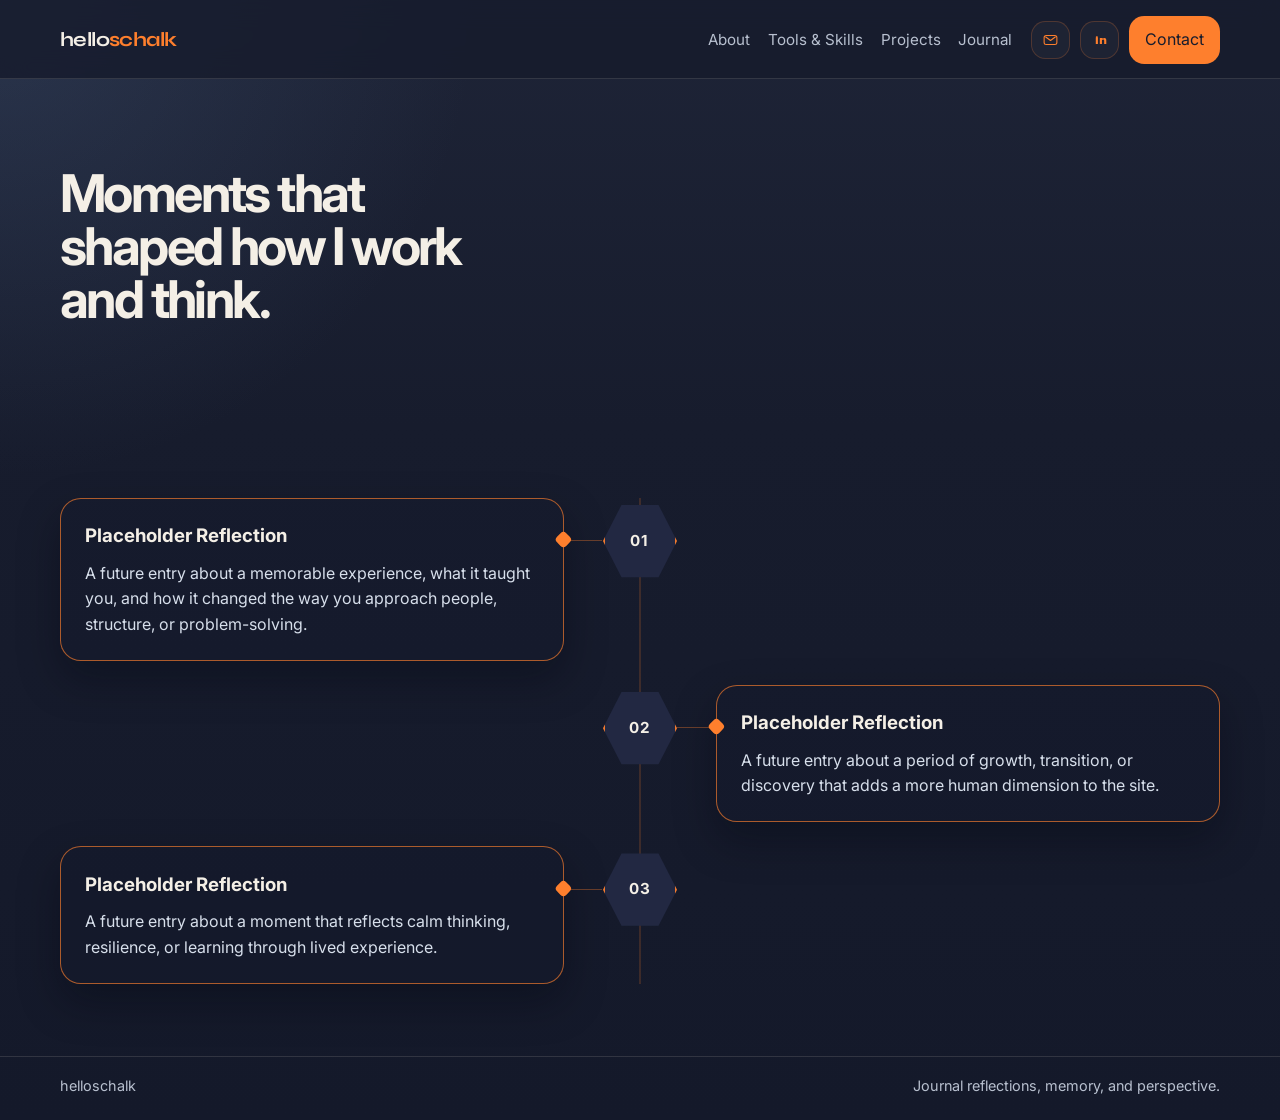
==== journal.html @ 324715a6 "first commit" ====
<!DOCTYPE html>
<html lang="en">
<head>
  <meta charset="UTF-8">
  <meta name="viewport" content="width=device-width, initial-scale=1.0">
  <meta
    name="description"
    content="Journal page for helloschalk, presented as a selective timeline of memorable experiences and reflections."
  >
  <title>Journal | helloschalk</title>
  <link rel="preconnect" href="https://fonts.googleapis.com">
  <link rel="preconnect" href="https://fonts.gstatic.com" crossorigin>
  <link href="https://fonts.googleapis.com/css2?family=Inter:wght@400;500;600;700;800&family=Syne:wght@600;700;800&display=swap" rel="stylesheet">
  <link rel="stylesheet" href="styles.css">
</head>
<body data-page="journal">
  <header class="site-header">
    <div class="container nav-wrap">
      <a class="brand" href="index.html" aria-label="helloschalk home">
        <span class="brand-wordmark"><span class="brand-hello">hello</span><span class="brand-schalk">schalk</span></span>
      </a>

      <div class="nav-side">
        <nav class="site-nav" aria-label="Primary">
          <a href="index.html#about">About</a>
          <a href="index.html#tools">Tools &amp; Skills</a>
          <a href="index.html#projects">Projects</a>
          <a href="journal.html">Journal</a>
        </nav>
        <div class="nav-actions">
          <a class="social-link" href="mailto:schalk@example.com" aria-label="Email">
            <img src="assets/icon-email.svg" alt="">
          </a>
          <a class="social-link" href="https://www.linkedin.com/in/schalkburgervanwyk/" target="_blank" rel="noreferrer" aria-label="LinkedIn">
            <img src="assets/icon-linkedin.svg" alt="">
          </a>
          <a class="nav-button" href="index.html#contact">Contact</a>
        </div>
      </div>
    </div>
  </header>

  <main>
    <section class="hero journal-hero">
      <div class="container section-shell">
        <div class="section-head">
          <h1>Moments that shaped how I work and think.</h1>
        </div>

        <div class="timeline">
          <article class="timeline-item">
            <div class="timeline-card timeline-card-left">
              <h3>Placeholder Reflection</h3>
              <p>A future entry about a memorable experience, what it taught you, and how it changed the way you approach people, structure, or problem-solving.</p>
            </div>
            <p class="timeline-date">01</p>
            <div class="timeline-spacer" aria-hidden="true"></div>
          </article>

          <article class="timeline-item">
            <div class="timeline-spacer" aria-hidden="true"></div>
            <p class="timeline-date">02</p>
            <div class="timeline-card timeline-card-right">
              <h3>Placeholder Reflection</h3>
              <p>A future entry about a period of growth, transition, or discovery that adds a more human dimension to the site.</p>
            </div>
          </article>

          <article class="timeline-item">
            <div class="timeline-card timeline-card-left">
              <h3>Placeholder Reflection</h3>
              <p>A future entry about a moment that reflects calm thinking, resilience, or learning through lived experience.</p>
            </div>
            <p class="timeline-date">03</p>
            <div class="timeline-spacer" aria-hidden="true"></div>
          </article>
        </div>
      </div>
    </section>
  </main>

  <footer class="site-footer">
    <div class="container footer-wrap">
      <p>helloschalk</p>
      <p>Journal reflections, memory, and perspective.</p>
    </div>
  </footer>

  <script src="script.js"></script>
</body>
</html>
---- styles.css ----
:root {
  --bg: #171c2d;
  --surface: rgba(244, 239, 230, 0.92);
  --surface-solid: #f3ede2;
  --surface-muted: rgba(243, 237, 226, 0.08);
  --text: #f4efe6;
  --muted: #b8c0cf;
  --ink-muted: #5b6272;
  --line: rgba(226, 217, 202, 0.22);
  --accent: #fe7f2d;
  --accent-strong: #ff954d;
  --accent-soft: rgba(254, 127, 45, 0.12);
  --shadow: 0 18px 40px rgba(3, 6, 14, 0.34);
  --max-width: 1160px;
}

*,
*::before,
*::after {
  box-sizing: border-box;
}

html {
  scroll-behavior: smooth;
}

body {
  margin: 0;
  font-family: "Inter", ui-sans-serif, system-ui, sans-serif;
  color: var(--text);
  background:
    radial-gradient(circle at top left, rgba(67, 87, 120, 0.34), transparent 28%),
    linear-gradient(180deg, #1e2437 0%, var(--bg) 38%, #14192a 100%);
  line-height: 1.6;
}

img {
  display: block;
  max-width: 100%;
}

a {
  color: inherit;
  text-decoration: none;
}

p,
h1,
h2,
h3 {
  margin-top: 0;
}

.container {
  width: min(100% - 2rem, var(--max-width));
  margin: 0 auto;
}

.site-header {
  position: sticky;
  top: 0;
  z-index: 20;
  background: rgba(23, 28, 45, 0.82);
  border-bottom: 1px solid rgba(226, 217, 202, 0.14);
  backdrop-filter: blur(14px);
}

.nav-wrap {
  display: flex;
  align-items: center;
  justify-content: space-between;
  gap: 1.5rem;
  padding: 1rem 0 0.85rem;
}

.brand {
  display: inline-flex;
  align-items: center;
}

.brand-wordmark {
  font-family: "Syne", sans-serif;
  font-size: 1.25rem;
  font-weight: 700;
  letter-spacing: -0.03em;
}

.brand-hello {
  color: var(--text);
}

.brand-schalk {
  color: #fe7f2d;
}

.nav-side {
  display: flex;
  align-items: center;
  gap: 1.2rem;
}

.site-nav {
  display: flex;
  align-items: center;
  gap: 1.1rem;
  color: var(--muted);
  font-size: 0.95rem;
}

.site-nav a:hover,
.site-nav a:focus-visible,
.contact-link:hover,
.contact-link:focus-visible {
  color: #ffffff;
}

.nav-actions {
  display: flex;
  align-items: center;
  gap: 0.65rem;
}

.social-link {
  display: inline-flex;
  align-items: center;
  justify-content: center;
  width: 2.4rem;
  height: 2.4rem;
  border: 1px solid rgba(254, 127, 45, 0.22);
  border-radius: 0.9rem;
  background: rgba(255, 255, 255, 0.03);
}

.social-link img {
  width: 1.05rem;
  height: 1.05rem;
}

.nav-button {
  padding: 0.7rem 1rem;
  background: #fe7f2d;
  color: #171c2d;
  border-radius: 0.95rem;
}

.nav-button:hover,
.nav-button:focus-visible {
  color: #101522;
  background: #ff954d;
}

.hero {
  padding: 5.5rem 0 4.5rem;
}

.hero-grid {
  display: grid;
  grid-template-columns: minmax(0, 1.15fr) minmax(320px, 0.85fr);
  gap: 3rem;
  align-items: center;
}

h1 {
  max-width: 10ch;
  margin-bottom: 1rem;
  font-size: clamp(2.5rem, 5.6vw, 4.65rem);
  line-height: 0.94;
  letter-spacing: -0.05em;
}

.hero-title {
  margin-bottom: 1.25rem;
  font-size: 1.08rem;
  font-weight: 600;
  color: #dfe6f2;
}

.hero-body {
  max-width: 70%;
}

.hero-body p {
  margin-bottom: 0.8rem;
  color: var(--muted);
  font-size: 0.94rem;
}

.hero-photo {
  position: relative;
  justify-self: end;
  width: min(100%, 420px);
  padding: 0.9rem;
  background: var(--surface);
  border: 1px solid var(--line);
  border-radius: 1.8rem;
  box-shadow: var(--shadow);
}

.hero-photo::before {
  content: "";
  position: absolute;
  inset: -1rem -1rem auto auto;
  width: 7.5rem;
  height: 8.6rem;
  background: url("assets/honeycomb.svg") center / contain no-repeat;
  opacity: 0.22;
  pointer-events: none;
}

.hero-photo img {
  aspect-ratio: 4 / 5;
  object-fit: cover;
  border-radius: 1.1rem;
  box-shadow: 0 24px 38px rgba(4, 6, 14, 0.28);
}

.section {
  padding: 4.5rem 0;
}

.section-muted {
  background: transparent;
  border-top: 0;
  border-bottom: 0;
}

.section-shell {
  display: grid;
  gap: 1.75rem;
}

.section-head {
  max-width: 42rem;
}

.section-head-inline {
  max-width: none;
}

.section-label {
  margin-bottom: 0.7rem;
  color: var(--muted);
  font-size: 0.82rem;
  letter-spacing: 0.12em;
  text-transform: uppercase;
}

h2 {
  margin-bottom: 0;
  font-size: clamp(1.6rem, 3vw, 2.35rem);
  line-height: 1.1;
  letter-spacing: -0.04em;
}

.about-copy,
.project-card,
.contact-form {
  max-width: 56rem;
}

.about-copy {
  max-width: 48rem;
  margin: 0 auto;
  display: grid;
  grid-template-columns: repeat(2, minmax(0, 1fr));
  gap: 2.5rem;
  align-items: stretch;
  color: var(--text);
  padding: 1.6rem 1.8rem;
}

.about-section {
  background: transparent;
  border-top: 0;
  border-bottom: 0;
}

.about-column {
  display: flex;
  flex-direction: column;
  justify-content: space-between;
  height: 100%;
}

.about-copy p {
  margin-bottom: 1.15rem;
}

.about-column p:last-child {
  margin-bottom: 0;
}

.tool-rail {
  display: grid;
  grid-template-columns: repeat(6, 98px);
  justify-content: center;
  align-items: center;
  gap: 0.72rem 0.24rem;
  width: fit-content;
  margin: 0 auto;
  padding: 0.4rem 0 0.2rem;
}

.tool-hex {
  flex: 0 0 auto;
  display: flex;
  position: relative;
  align-items: center;
  justify-content: center;
  width: 98px;
  height: 110px;
  transition: transform 160ms ease;
}

.tool-hex::before {
  content: "";
  position: absolute;
  inset: 0;
  background: url("assets/rounded-hex-light.svg") center / contain no-repeat;
  filter: drop-shadow(0 14px 22px rgba(3, 6, 14, 0.18));
}

.tool-hex img {
  position: relative;
  z-index: 1;
  width: 31px;
  height: 31px;
}

.tool-hex:nth-child(odd) {
  transform: translateY(-12px);
}

.tool-hex:nth-child(even) {
  transform: translateY(12px);
}

.section-combined {
  position: relative;
  min-height: calc(100vh - 84px);
  display: flex;
  align-items: center;
  overflow: hidden;
}

.combined-shell {
  width: 100%;
  gap: 4rem;
  justify-content: center;
}

.combined-block {
  display: grid;
  gap: 1.6rem;
  width: min(100%, 76rem);
  margin: 0 auto;
}

.combined-block .section-head {
  width: 100%;
  margin: 0;
}

.combined-honeycomb {
  position: absolute;
  right: clamp(2rem, 8vw, 8rem);
  top: 50%;
  width: 180px;
  height: 180px;
  background: url("assets/honeycomb.svg") center / contain no-repeat;
  opacity: 0.24;
  transform: translateY(-50%);
  pointer-events: none;
}

.skills-row {
  display: grid;
  grid-template-columns: repeat(6, 98px);
  justify-content: center;
  align-items: center;
  gap: 0.72rem 0.24rem;
  width: fit-content;
  margin: 0 auto;
}

.skill-hex {
  display: flex;
  position: relative;
  align-items: center;
  justify-content: center;
  width: 98px;
  height: 110px;
  padding: 0.75rem;
  color: #222842;
  text-align: center;
  font-size: 0.72rem;
  line-height: 1.15;
  isolation: isolate;
  justify-self: center;
}

.skill-hex:nth-child(odd) {
  transform: translateY(-12px);
}

.skill-hex:nth-child(even) {
  transform: translateY(12px);
}

.skill-hex::before {
  content: "";
  position: absolute;
  inset: 0;
  background: url("assets/rounded-hex-light.svg") center / 100% 100% no-repeat;
  z-index: -1;
}

.project-grid {
  display: grid;
  grid-template-columns: repeat(3, minmax(0, 1fr));
  gap: 1rem;
  align-items: stretch;
}

.project-card {
  min-height: 220px;
  padding: 1.5rem;
  background: rgba(23, 28, 45, 0.2);
  border: 1px solid rgba(254, 127, 45, 0.65);
  border-radius: 1.4rem;
  box-shadow: var(--shadow);
  color: var(--text);
}

.project-index {
  margin-bottom: 1rem;
  color: var(--muted);
  font-size: 0.82rem;
  letter-spacing: 0.12em;
}

.project-card h3 {
  margin-bottom: 0.8rem;
  font-size: 1.1rem;
}

.project-card p:last-child {
  margin-bottom: 0;
  color: #d7dfeb;
}

.contact-layout {
  display: grid;
  justify-items: center;
  gap: 1.25rem;
}

.contact-link {
  display: inline-block;
}

.contact-intro {
  max-width: 32rem;
  text-align: center;
}

.contact-intro p {
  margin-bottom: 0.35rem;
  color: var(--text);
}

.contact-intro p:last-child {
  color: var(--muted);
}

.form-row {
  display: grid;
  grid-template-columns: repeat(2, minmax(0, 1fr));
  gap: 1rem;
}

.contact-form label {
  display: grid;
  gap: 0.45rem;
  margin-bottom: 1rem;
}

.contact-form {
  width: min(100%, 760px);
  padding: 1.6rem;
  background: var(--surface);
  border: 1px solid var(--line);
  border-radius: 1.4rem;
  box-shadow: var(--shadow);
  color: #23283a;
}

.contact-form span {
  font-size: 0.92rem;
  color: var(--ink-muted);
}

.contact-form input,
.contact-form textarea {
  width: 100%;
  padding: 0.95rem 1rem;
  font: inherit;
  color: #23283a;
  background: #f7f1e7;
  border: 1px solid rgba(23, 28, 45, 0.12);
  border-radius: 0.9rem;
}

.contact-form textarea {
  resize: vertical;
}

.form-actions {
  display: flex;
  justify-content: center;
  gap: 1rem;
}

.contact-form button {
  flex: 0 0 auto;
  padding: 0.9rem 1.15rem;
  font: inherit;
  font-weight: 600;
  color: #171c2d;
  background: var(--accent);
  border: 0;
  border-radius: 0.95rem;
  cursor: pointer;
}

.contact-form button:hover,
.contact-form button:focus-visible {
  background: var(--accent-strong);
}

.timeline {
  position: relative;
  display: grid;
  gap: 1.5rem;
}

.timeline::before {
  content: "";
  position: absolute;
  top: 0;
  bottom: 0;
  left: 50%;
  width: 1px;
  background: rgba(254, 127, 45, 0.35);
  transform: translateX(-50%);
}

.timeline-item {
  display: grid;
  grid-template-columns: minmax(0, 1fr) 120px minmax(0, 1fr);
  gap: 1rem;
  align-items: start;
}

.timeline-date {
  position: relative;
  z-index: 1;
  display: inline-flex;
  align-items: center;
  justify-content: center;
  width: 74px;
  height: 82px;
  margin: 0 auto;
  padding: 0;
  color: var(--text);
  font-size: 0.95rem;
  font-weight: 700;
  letter-spacing: 0.08em;
  text-transform: uppercase;
  background: #222842;
  border: 2px solid rgba(254, 127, 45, 0.95);
  clip-path: polygon(25% 6%, 75% 6%, 100% 50%, 75% 94%, 25% 94%, 0 50%);
}

.timeline-date::before,
.timeline-date::after {
  content: "";
  position: absolute;
  left: 50%;
  width: 1px;
  background: rgba(254, 127, 45, 0.65);
  transform: translateX(-50%);
}

.timeline-date::before {
  top: -1.4rem;
  height: 1.4rem;
}

.timeline-date::after {
  bottom: -1.4rem;
  height: 1.4rem;
}

.timeline-card {
  position: relative;
  padding: 1.4rem 1.5rem;
  background: rgba(23, 28, 45, 0.2);
  border: 1px solid rgba(254, 127, 45, 0.65);
  border-radius: 1.3rem;
  box-shadow: var(--shadow);
  color: var(--text);
}

.timeline-card-left::before,
.timeline-card-right::before {
  content: "";
  position: absolute;
  top: 2.15rem;
  width: 0.8rem;
  height: 0.8rem;
  background: #fe7f2d;
  border-radius: 0.25rem;
  transform: rotate(45deg);
}

.timeline-card-left::before {
  right: -0.42rem;
}

.timeline-card-right::before {
  left: -0.42rem;
}

.timeline-card h3 {
  margin-bottom: 0.6rem;
}

.timeline-card p:last-child {
  margin-bottom: 0;
  color: #d7dfeb;
}

.timeline-spacer {
  min-height: 1px;
}

.journal-hero h1 {
  max-width: 12ch;
  font-size: clamp(2rem, 4.2vw, 3.25rem);
  line-height: 1.02;
}

.journal-hero {
  min-height: 92vh;
  display: flex;
  align-items: center;
}

.journal-hero .section-head {
  max-width: 34rem;
}

.journal-hero .timeline {
  margin-top: 8rem;
}

.timeline-card::after {
  content: "";
  position: absolute;
  top: 2.58rem;
  width: 2.45rem;
  border-top: 1px solid rgba(254, 127, 45, 0.35);
}

.timeline-card-left::after {
  right: -2.45rem;
}

.timeline-card-right::after {
  top: 2.58rem;
  left: -3.1rem;
  width: 3.1rem;
}

.timeline-item:nth-child(1) .timeline-date,
.timeline-item:nth-child(2) .timeline-date,
.timeline-item:nth-child(3) .timeline-date {
  margin-top: 0.15rem;
}

@media (max-width: 980px) {
  .hero-grid,
  .project-grid {
    grid-template-columns: 1fr;
  }

  .hero-body {
    max-width: 100%;
  }

  .hero-photo {
    justify-self: start;
    max-width: 360px;
  }

  .about-copy {
    max-width: 100%;
  }

  .tool-rail {
    grid-template-columns: repeat(3, 98px);
    gap: 0.4rem;
  }

  .section-combined {
    min-height: auto;
    align-items: stretch;
  }

  .combined-shell {
    gap: 3rem;
  }

  .combined-block .section-head {
    width: 100%;
    margin: 0;
  }

  .combined-honeycomb {
    width: 140px;
    height: 140px;
    right: 1.5rem;
    top: 8rem;
    transform: none;
  }
}

@media (max-width: 760px) {
  .nav-wrap {
    flex-direction: column;
    align-items: flex-start;
  }

  .nav-side {
    width: 100%;
    justify-content: space-between;
    flex-wrap: wrap;
  }

  .site-nav {
    flex-wrap: wrap;
    gap: 0.8rem 1rem;
  }

  .hero,
  .section {
    padding: 3.4rem 0;
  }

  .about-copy {
    grid-template-columns: 1fr;
  }

  .combined-shell {
    gap: 2.4rem;
  }

  .skills-row {
    grid-template-columns: repeat(3, 98px);
    gap: 0.7rem 0.3rem;
  }

  .skill-hex {
    width: 98px;
    height: 110px;
    font-size: 0.76rem;
  }

  .skill-hex:nth-child(odd),
  .skill-hex:nth-child(even) {
    grid-column: span 1;
    transform: none;
  }

  .skill-hex:nth-child(1),
  .skill-hex:nth-child(2),
  .skill-hex:nth-child(3),
  .skill-hex:nth-child(4),
  .skill-hex:nth-child(5),
  .skill-hex:nth-child(6) {
    grid-column: auto;
  }

  .form-row {
    grid-template-columns: 1fr;
  }

  .timeline::before {
    left: 1.25rem;
    transform: none;
  }

  .timeline-item {
    grid-template-columns: 1fr;
    gap: 0.8rem;
  }

  .timeline-date {
    margin: 0 0 0 0;
    justify-self: start;
  }

  .timeline-date::before {
    top: -1rem;
    height: 1rem;
  }

  .timeline-date::after {
    bottom: -1rem;
    height: 1rem;
  }

  .timeline-card-left,
  .timeline-card-right {
    margin-left: 2.5rem;
  }

  .timeline-card-left::before,
  .timeline-card-right::before {
    left: -0.42rem;
    right: auto;
  }

  .timeline-card-left::after,
  .timeline-card-right::after {
    left: -1rem;
    right: auto;
  }

  .timeline-spacer {
    display: none;
  }
}

.site-footer {
  border-top: 1px solid rgba(226, 217, 202, 0.14);
  padding: 1.1rem 0 1.4rem;
}

.footer-wrap {
  display: flex;
  align-items: center;
  justify-content: space-between;
  gap: 1rem;
  color: var(--muted);
  font-size: 0.9rem;
}

.footer-wrap p {
  margin: 0;
}
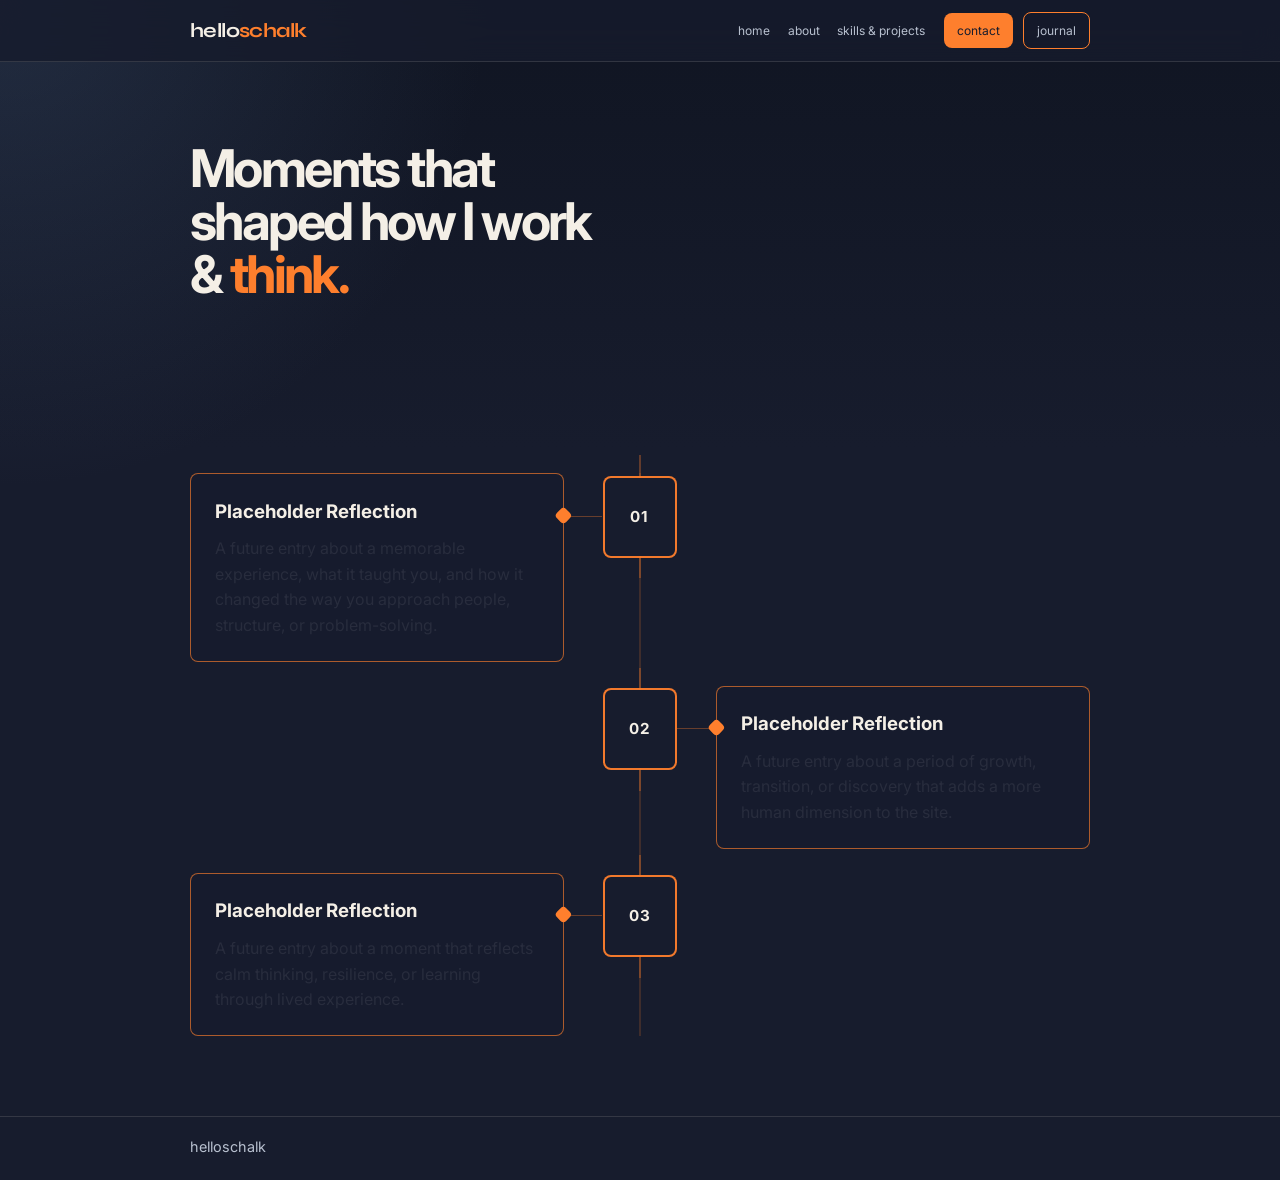
==== commit e7356567: "major updates" ====
--- a/journal.html
+++ b/journal.html
@@ -8,6 +8,10 @@
     content="Journal page for helloschalk, presented as a selective timeline of memorable experiences and reflections."
   >
   <title>Journal | helloschalk</title>
+  <meta property="og:title" content="Journal | helloschalk">
+  <meta property="og:description" content="Journal page for helloschalk, presented as a selective timeline of memorable experiences and reflections.">
+  <meta property="og:type" content="website">
+  <meta property="og:url" content="https://helloschalk.com/journal">
   <link rel="preconnect" href="https://fonts.googleapis.com">
   <link rel="preconnect" href="https://fonts.gstatic.com" crossorigin>
   <link href="https://fonts.googleapis.com/css2?family=Inter:wght@400;500;600;700;800&family=Syne:wght@600;700;800&display=swap" rel="stylesheet">
@@ -22,19 +26,13 @@
 
       <div class="nav-side">
         <nav class="site-nav" aria-label="Primary">
-          <a href="index.html#about">About</a>
-          <a href="index.html#tools">Tools &amp; Skills</a>
-          <a href="index.html#projects">Projects</a>
-          <a href="journal.html">Journal</a>
+          <a href="index.html">home</a>
+          <a href="index.html#about">about</a>
+          <a href="index.html#skills">skills &amp; projects</a>
         </nav>
         <div class="nav-actions">
-          <a class="social-link" href="mailto:schalk@example.com" aria-label="Email">
-            <img src="assets/icon-email.svg" alt="">
-          </a>
-          <a class="social-link" href="https://www.linkedin.com/in/schalkburgervanwyk/" target="_blank" rel="noreferrer" aria-label="LinkedIn">
-            <img src="assets/icon-linkedin.svg" alt="">
-          </a>
-          <a class="nav-button" href="index.html#contact">Contact</a>
+          <a class="nav-button" href="index.html#contact">contact</a>
+          <a class="nav-button nav-button-stroke" href="journal.html">journal</a>
         </div>
       </div>
     </div>
@@ -44,7 +42,7 @@
     <section class="hero journal-hero">
       <div class="container section-shell">
         <div class="section-head">
-          <h1>Moments that shaped how I work and think.</h1>
+          <h1>Moments that shaped how I work & <span class="text-accent">think.</span></h1>
         </div>
 
         <div class="timeline">
@@ -82,7 +80,6 @@
   <footer class="site-footer">
     <div class="container footer-wrap">
       <p>helloschalk</p>
-      <p>Journal reflections, memory, and perspective.</p>
     </div>
   </footer>
 
--- a/styles.css
+++ b/styles.css
@@ -9,9 +9,10 @@
   --line: rgba(226, 217, 202, 0.22);
   --accent: #fe7f2d;
   --accent-strong: #ff954d;
+  --bg-dark: #101522;
+  --skill-hex: #7b68ee;
   --accent-soft: rgba(254, 127, 45, 0.12);
-  --shadow: 0 18px 40px rgba(3, 6, 14, 0.34);
-  --max-width: 1160px;
+  --max-width: 900px;
 }
 
 *,
@@ -30,7 +31,7 @@
   color: var(--text);
   background:
     radial-gradient(circle at top left, rgba(67, 87, 120, 0.34), transparent 28%),
-    linear-gradient(180deg, #1e2437 0%, var(--bg) 38%, #14192a 100%);
+    linear-gradient(180deg, var(--bg-dark) 0%, var(--bg) 38%, var(--bg) 100%);
   line-height: 1.6;
 }
 
@@ -70,7 +71,7 @@
   align-items: center;
   justify-content: space-between;
   gap: 1.5rem;
-  padding: 1rem 0 0.85rem;
+  padding: 12px 0;
 }
 
 .brand {
@@ -90,7 +91,7 @@
 }
 
 .brand-schalk {
-  color: #fe7f2d;
+  color: var(--accent);
 }
 
 .nav-side {
@@ -104,14 +105,12 @@
   align-items: center;
   gap: 1.1rem;
   color: var(--muted);
-  font-size: 0.95rem;
+  font-size: 12px;
 }
 
 .site-nav a:hover,
-.site-nav a:focus-visible,
-.contact-link:hover,
-.contact-link:focus-visible {
-  color: #ffffff;
+.site-nav a:focus-visible {
+  color: var(--text);
 }
 
 .nav-actions {
@@ -120,37 +119,38 @@
   gap: 0.65rem;
 }
 
-.social-link {
-  display: inline-flex;
-  align-items: center;
-  justify-content: center;
-  width: 2.4rem;
-  height: 2.4rem;
-  border: 1px solid rgba(254, 127, 45, 0.22);
-  border-radius: 0.9rem;
-  background: rgba(255, 255, 255, 0.03);
-}
-
-.social-link img {
-  width: 1.05rem;
-  height: 1.05rem;
-}
-
 .nav-button {
-  padding: 0.7rem 1rem;
-  background: #fe7f2d;
-  color: #171c2d;
-  border-radius: 0.95rem;
+  padding: 0.5rem 0.8rem;
+  background: var(--accent);
+  color: var(--bg);
+  border-radius: 8px;
+  font-size: 12px;
 }
 
 .nav-button:hover,
 .nav-button:focus-visible {
-  color: #101522;
-  background: #ff954d;
+  color: var(--bg-dark);
+  background: var(--accent-strong);
+}
+
+.nav-button-stroke {
+  background: transparent;
+  color: var(--muted);
+  border: 1px solid var(--accent);
+}
+
+.nav-button-stroke:hover,
+.nav-button-stroke:focus-visible {
+  background: rgba(254, 127, 45, 0.1);
+  color: var(--text);
 }
 
 .hero {
-  padding: 5.5rem 0 4.5rem;
+  min-height: 100vh;
+  padding: 80px 0;
+  position: relative;
+  display: flex;
+  align-items: center;
 }
 
 .hero-grid {
@@ -172,7 +172,7 @@
   margin-bottom: 1.25rem;
   font-size: 1.08rem;
   font-weight: 600;
-  color: #dfe6f2;
+  color: var(--text);
 }
 
 .hero-body {
@@ -181,7 +181,7 @@
 
 .hero-body p {
   margin-bottom: 0.8rem;
-  color: var(--muted);
+  color: var(--text);
   font-size: 0.94rem;
 }
 
@@ -190,38 +190,23 @@
   justify-self: end;
   width: min(100%, 420px);
   padding: 0.9rem;
-  background: var(--surface);
-  border: 1px solid var(--line);
-  border-radius: 1.8rem;
-  box-shadow: var(--shadow);
-}
-
-.hero-photo::before {
-  content: "";
-  position: absolute;
-  inset: -1rem -1rem auto auto;
-  width: 7.5rem;
-  height: 8.6rem;
-  background: url("assets/honeycomb.svg") center / contain no-repeat;
-  opacity: 0.22;
-  pointer-events: none;
-}
+  background: var(--surface-solid);
+  border: none;
+  border-radius: 8px;
+}
+
 
 .hero-photo img {
   aspect-ratio: 4 / 5;
   object-fit: cover;
-  border-radius: 1.1rem;
-  box-shadow: 0 24px 38px rgba(4, 6, 14, 0.28);
+  border-radius: 8px;
 }
 
 .section {
-  padding: 4.5rem 0;
-}
-
-.section-muted {
-  background: transparent;
-  border-top: 0;
-  border-bottom: 0;
+  min-height: 100vh;
+  padding: 0;
+  display: flex;
+  align-items: center;
 }
 
 .section-shell {
@@ -252,6 +237,10 @@
   letter-spacing: -0.04em;
 }
 
+.text-accent {
+  color: var(--accent);
+}
+
 .about-copy,
 .project-card,
 .contact-form {
@@ -273,6 +262,9 @@
   background: transparent;
   border-top: 0;
   border-bottom: 0;
+  min-height: 100vh;
+  display: flex;
+  align-items: center;
 }
 
 .about-column {
@@ -290,49 +282,35 @@
   margin-bottom: 0;
 }
 
-.tool-rail {
-  display: grid;
-  grid-template-columns: repeat(6, 98px);
+.tools-grid {
+  display: flex;
+  flex-wrap: wrap;
+  gap: 32px;
   justify-content: center;
-  align-items: center;
-  gap: 0.72rem 0.24rem;
-  width: fit-content;
-  margin: 0 auto;
-  padding: 0.4rem 0 0.2rem;
-}
-
-.tool-hex {
-  flex: 0 0 auto;
-  display: flex;
-  position: relative;
-  align-items: center;
-  justify-content: center;
-  width: 98px;
-  height: 110px;
-  transition: transform 160ms ease;
-}
-
-.tool-hex::before {
-  content: "";
-  position: absolute;
-  inset: 0;
-  background: url("assets/rounded-hex-light.svg") center / contain no-repeat;
-  filter: drop-shadow(0 14px 22px rgba(3, 6, 14, 0.18));
-}
-
-.tool-hex img {
-  position: relative;
-  z-index: 1;
-  width: 31px;
-  height: 31px;
-}
-
-.tool-hex:nth-child(odd) {
-  transform: translateY(-12px);
-}
-
-.tool-hex:nth-child(even) {
-  transform: translateY(12px);
+  align-items: flex-start;
+}
+
+.tool-item {
+  display: flex;
+  flex-direction: column;
+  align-items: center;
+  gap: 8px;
+}
+
+.tool-item span {
+  font-size: 0.75rem;
+  color: rgba(244,239,230,0.6);
+  font-weight: 500;
+}
+
+.tool-icon {
+  fill: var(--text);
+  width: 32px;
+  height: 32px;
+}
+
+.tool-icon.tool-icon--clickup {
+  fill: var(--text);
 }
 
 .section-combined {
@@ -341,6 +319,9 @@
   display: flex;
   align-items: center;
   overflow: hidden;
+  padding: 80px 0;
+  max-width: 900px;
+  margin: 0 auto;
 }
 
 .combined-shell {
@@ -361,58 +342,10 @@
   margin: 0;
 }
 
-.combined-honeycomb {
-  position: absolute;
-  right: clamp(2rem, 8vw, 8rem);
-  top: 50%;
-  width: 180px;
-  height: 180px;
-  background: url("assets/honeycomb.svg") center / contain no-repeat;
-  opacity: 0.24;
-  transform: translateY(-50%);
-  pointer-events: none;
-}
-
-.skills-row {
-  display: grid;
-  grid-template-columns: repeat(6, 98px);
-  justify-content: center;
-  align-items: center;
-  gap: 0.72rem 0.24rem;
-  width: fit-content;
-  margin: 0 auto;
-}
-
-.skill-hex {
-  display: flex;
-  position: relative;
-  align-items: center;
-  justify-content: center;
-  width: 98px;
-  height: 110px;
-  padding: 0.75rem;
-  color: #222842;
-  text-align: center;
-  font-size: 0.72rem;
-  line-height: 1.15;
-  isolation: isolate;
-  justify-self: center;
-}
-
-.skill-hex:nth-child(odd) {
-  transform: translateY(-12px);
-}
-
-.skill-hex:nth-child(even) {
-  transform: translateY(12px);
-}
-
-.skill-hex::before {
-  content: "";
-  position: absolute;
-  inset: 0;
-  background: url("assets/rounded-hex-light.svg") center / 100% 100% no-repeat;
-  z-index: -1;
+.tools-grid {
+  display: grid;
+  grid-template-columns: repeat(auto-fit, minmax(98px, 1fr));
+  gap: 0.8rem;
 }
 
 .project-grid {
@@ -427,8 +360,7 @@
   padding: 1.5rem;
   background: rgba(23, 28, 45, 0.2);
   border: 1px solid rgba(254, 127, 45, 0.65);
-  border-radius: 1.4rem;
-  box-shadow: var(--shadow);
+  border-radius: 8px;
   color: var(--text);
 }
 
@@ -446,22 +378,43 @@
 
 .project-card p:last-child {
   margin-bottom: 0;
-  color: #d7dfeb;
+  color: rgba(244,239,230,0.6);
 }
 
 .contact-layout {
   display: grid;
-  justify-items: center;
-  gap: 1.25rem;
-}
-
-.contact-link {
-  display: inline-block;
+  grid-template-columns: 1fr 1fr;
+  gap: 2rem;
+  align-items: start;
 }
 
 .contact-intro {
-  max-width: 32rem;
-  text-align: center;
+  max-width: 100%;
+  text-align: left;
+  padding-top: 24px;
+  padding-bottom: 24px;
+  display: flex;
+  flex-direction: column;
+  justify-content: space-between;
+  min-height: 100%;
+}
+
+.contact-intro-text {
+  margin-bottom: 1rem;
+  margin-top: 0;
+}
+
+.contact-intro-text h3 {
+  margin-bottom: 0.5rem;
+  font-size: 1.25rem;
+  color: var(--text);
+}
+
+.contact-intro-text p {
+  margin: 0;
+  font-size: 0.9rem;
+  color: rgba(244,239,230,0.7);
+  line-height: 1.5;
 }
 
 .contact-intro p {
@@ -473,10 +426,75 @@
   color: var(--muted);
 }
 
+.contact-social {
+  display: flex;
+  flex-direction: column;
+  gap: 1rem;
+  align-items: stretch;
+  margin-top: auto;
+}
+
+.contact-social-link {
+  display: flex;
+  align-items: center;
+  gap: 0.75rem;
+  padding: 0.9rem 1.15rem;
+  background: rgba(255,255,255,0.04);
+  border: 1px solid rgba(255,255,255,0.08);
+  border-radius: 8px;
+  color: var(--text);
+  text-decoration: none;
+  transition: all 0.2s ease;
+  width: 100%;
+  max-width: 320px;
+  font-weight: 600;
+  height: 50px;
+}
+
+.contact-social-link:hover {
+  background: rgba(255,255,255,0.08);
+  border-color: rgba(254,127,45,0.4);
+}
+
+.contact-social-link img {
+  width: 24px;
+  height: 24px;
+}
+
+.contact-social-link span {
+  font-size: 0.85rem;
+  flex: 1;
+}
+
+.copy-btn {
+  width: 32px;
+  height: 32px;
+  padding: 0;
+  color: rgba(244, 239, 230, 0.5);
+  background: transparent;
+  border: 1px solid rgba(244, 239, 230, 0.2);
+  border-radius: 8px;
+  cursor: pointer;
+  transition: all 0.2s ease;
+  display: flex;
+  align-items: center;
+  justify-content: center;
+}
+
+.copy-btn:hover {
+  background: rgba(254,127,45,0.15);
+}
+
+.copy-btn.copied {
+  color: var(--text);
+  background: rgba(254,127,45,0.3);
+  border-color: var(--accent);
+}
+
 .form-row {
   display: grid;
-  grid-template-columns: repeat(2, minmax(0, 1fr));
-  gap: 1rem;
+  grid-template-columns: 1fr;
+  gap: 0;
 }
 
 .contact-form label {
@@ -486,50 +504,67 @@
 }
 
 .contact-form {
-  width: min(100%, 760px);
-  padding: 1.6rem;
-  background: var(--surface);
-  border: 1px solid var(--line);
-  border-radius: 1.4rem;
-  box-shadow: var(--shadow);
-  color: #23283a;
+  width: 100%;
+  max-width: 460px;
+  margin: 0 auto;
+  padding: 24px;
+  background: rgba(255,255,255,0.04);
+  border: 1px solid rgba(254,127,45,0.4);
+  border-radius: 8px;
 }
 
 .contact-form span {
   font-size: 0.92rem;
-  color: var(--ink-muted);
 }
 
 .contact-form input,
 .contact-form textarea {
   width: 100%;
-  padding: 0.95rem 1rem;
+  padding: 0.5rem 0.9rem;
   font: inherit;
-  color: #23283a;
-  background: #f7f1e7;
-  border: 1px solid rgba(23, 28, 45, 0.12);
-  border-radius: 0.9rem;
+  color: var(--bg);
+  background: var(--surface-solid);
+  border: 1px solid rgba(255,255,255,0.15);
+  border-radius: 8px;
+}
+
+.contact-form input::placeholder,
+.contact-form textarea::placeholder {
+  color: rgba(0,0,0,0.2);
 }
 
 .contact-form textarea {
   resize: vertical;
+  min-height: 48px;
+}
+
+.contact-form input:focus,
+.contact-form textarea:focus {
+  border-color: var(--accent);
+  outline: none;
 }
 
 .form-actions {
-  display: flex;
-  justify-content: center;
-  gap: 1rem;
+  display: grid;
+  justify-content: flex-end;
+  margin-top: 1rem;
+}
+
+#form-success {
+  display: none;
 }
 
 .contact-form button {
   flex: 0 0 auto;
+  width: 100%;
   padding: 0.9rem 1.15rem;
   font: inherit;
   font-weight: 600;
-  color: #171c2d;
+  font-size: 0.85rem;
+  color: var(--text);
   background: var(--accent);
   border: 0;
-  border-radius: 0.95rem;
+  border-radius: 8px;
   cursor: pointer;
 }
 
@@ -577,9 +612,9 @@
   font-weight: 700;
   letter-spacing: 0.08em;
   text-transform: uppercase;
-  background: #222842;
+  background: var(--bg);
   border: 2px solid rgba(254, 127, 45, 0.95);
-  clip-path: polygon(25% 6%, 75% 6%, 100% 50%, 75% 94%, 25% 94%, 0 50%);
+  border-radius: 8px;
 }
 
 .timeline-date::before,
@@ -607,8 +642,7 @@
   padding: 1.4rem 1.5rem;
   background: rgba(23, 28, 45, 0.2);
   border: 1px solid rgba(254, 127, 45, 0.65);
-  border-radius: 1.3rem;
-  box-shadow: var(--shadow);
+  border-radius: 8px;
   color: var(--text);
 }
 
@@ -619,7 +653,7 @@
   top: 2.15rem;
   width: 0.8rem;
   height: 0.8rem;
-  background: #fe7f2d;
+  background: var(--accent);
   border-radius: 0.25rem;
   transform: rotate(45deg);
 }
@@ -638,7 +672,7 @@
 
 .timeline-card p:last-child {
   margin-bottom: 0;
-  color: #d7dfeb;
+  color: rgba(255,255,255,0.08);
 }
 
 .timeline-spacer {
@@ -708,10 +742,6 @@
     max-width: 100%;
   }
 
-  .tool-rail {
-    grid-template-columns: repeat(3, 98px);
-    gap: 0.4rem;
-  }
 
   .section-combined {
     min-height: auto;
@@ -727,13 +757,6 @@
     margin: 0;
   }
 
-  .combined-honeycomb {
-    width: 140px;
-    height: 140px;
-    right: 1.5rem;
-    top: 8rem;
-    transform: none;
-  }
 }
 
 @media (max-width: 760px) {
@@ -766,32 +789,8 @@
     gap: 2.4rem;
   }
 
-  .skills-row {
-    grid-template-columns: repeat(3, 98px);
-    gap: 0.7rem 0.3rem;
-  }
-
-  .skill-hex {
-    width: 98px;
-    height: 110px;
-    font-size: 0.76rem;
-  }
-
-  .skill-hex:nth-child(odd),
-  .skill-hex:nth-child(even) {
-    grid-column: span 1;
-    transform: none;
-  }
-
-  .skill-hex:nth-child(1),
-  .skill-hex:nth-child(2),
-  .skill-hex:nth-child(3),
-  .skill-hex:nth-child(4),
-  .skill-hex:nth-child(5),
-  .skill-hex:nth-child(6) {
-    grid-column: auto;
-  }
-
+
+  
   .form-row {
     grid-template-columns: 1fr;
   }
@@ -860,3 +859,31 @@
 .footer-wrap p {
   margin: 0;
 }
+
+main {
+  position: relative;
+}
+
+.scroll-indicator {
+  display: flex;
+  align-items: center;
+  justify-content: center;
+  position: absolute;
+  bottom: 80px;
+  left: 50%;
+  transform: translateX(-50%);
+  color: rgba(244,239,230,0.4);
+}
+
+.mouse-icon {
+  stroke: rgba(244,239,230,0.4);
+}
+
+.mouse-wheel {
+  animation: wheel-bounce 2s infinite;
+}
+
+@keyframes wheel-bounce {
+  0%, 100% { transform: translateY(0); }
+  50% { transform: translateY(4px); }
+}
